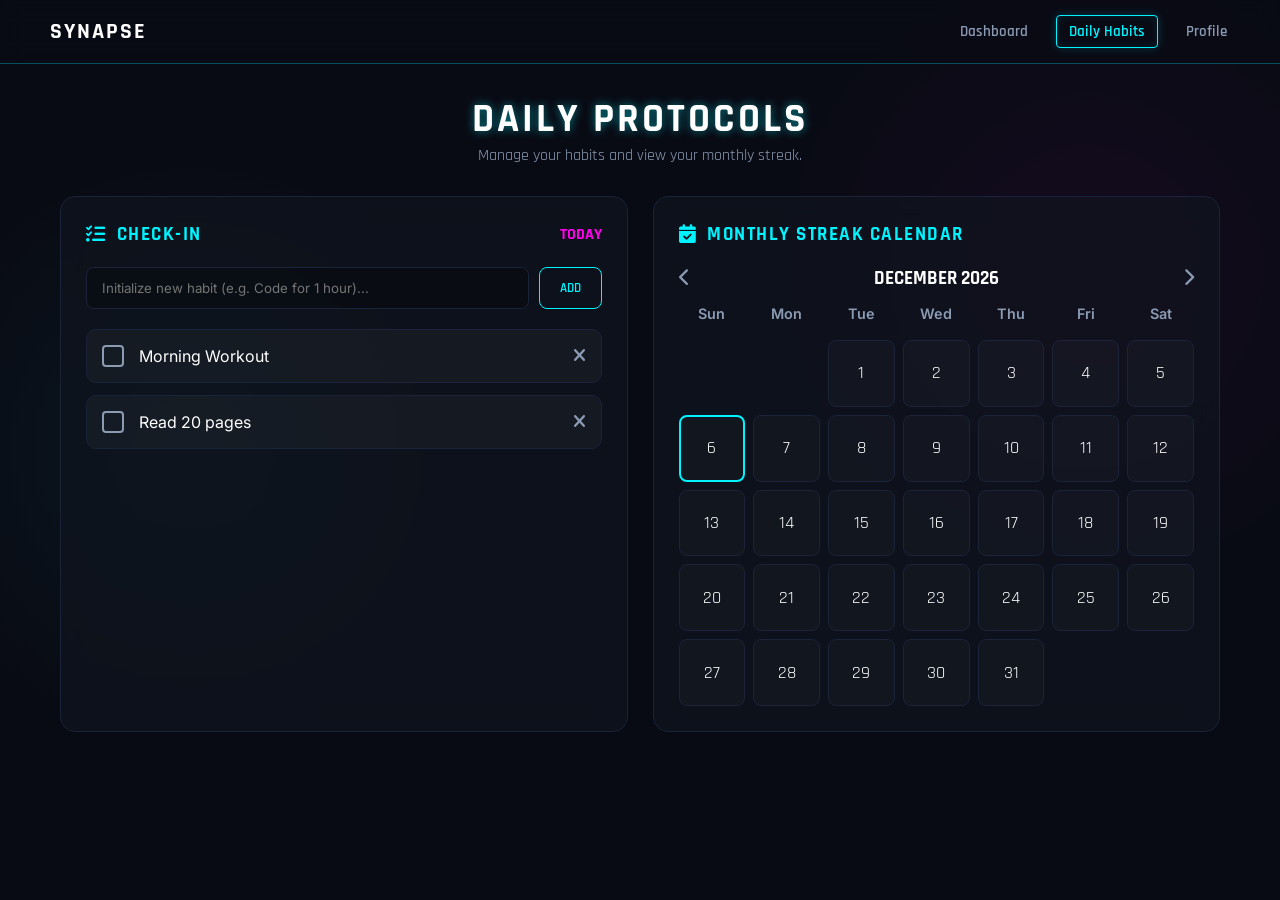
==== habits.html @ 9ff92854 "Add files via upload" ====
<!DOCTYPE html>
<html lang="en">
<head>
    <meta charset="UTF-8">
    <meta name="viewport" content="width=device-width, initial-scale=1.0">
    <title>Habits & Calendar - Synapse Tracker</title>
    <link rel="stylesheet" href="styles.css">
    <link rel="stylesheet" href="https://cdnjs.cloudflare.com/ajax/libs/font-awesome/6.4.0/css/all.min.css">
    <link rel="manifest" href="manifest.json">
</head>
<body>
    <nav class="navbar">
        <a href="index.html" class="nav-brand"><i class="fas fa-chart-network"></i> SYNAPSE</a>
        <div class="nav-links">
            <a href="index.html">Dashboard</a>
            <a href="habits.html" class="active">Daily Habits</a>
            <a href="profile.html">Profile</a>
        </div>
    </nav>

    <div class="container">
        <div class="page-title">
            <h1>DAILY PROTOCOLS</h1>
            <p>Manage your habits and view your monthly streak.</p>
        </div>

        <div class="dashboard-grid">
            <!-- DAILY HABITS TRACKER -->
            <div class="card">
                <div style="display: flex; justify-content: space-between; align-items: center; margin-bottom: 20px;">
                    <h2 class="card-title" style="margin: 0;"><i class="fas fa-list-check"></i> Check-in</h2>
                    <span style="color: var(--neon-magenta); font-family: var(--font-heading); font-weight: bold;" id="todayBadge">TODAY</span>
                </div>

                <div class="input-group">
                    <input type="text" id="habitInput" placeholder="Initialize new habit (e.g. Code for 1 hour)...">
                    <button class="btn" onclick="addHabit()">Add</button>
                </div>

                <ul class="habit-list" id="habitList"></ul>
            </div>

            <!-- MONTHLY STREAK CALENDAR -->
            <div class="card">
                <h2 class="card-title"><i class="fas fa-calendar-check"></i> Monthly Streak Calendar</h2>
                <div style="display: flex; justify-content: space-between; align-items: center;">
                    <button class="btn-icon" onclick="changeMonth(-1)"><i class="fas fa-chevron-left"></i></button>
                    <h3 id="monthYearDisplay" style="color: var(--text-main); font-family: var(--font-heading); text-transform: uppercase;">MAY 2026</h3>
                    <button class="btn-icon" onclick="changeMonth(1)"><i class="fas fa-chevron-right"></i></button>
                </div>
                
                <div class="monthly-calendar" id="calendarGrid">
                    <!-- JS renders calendar here -->
                </div>
            </div>
        </div>
    </div>

    <script src="app.js"></script>
    <script>
        // Calendar State
        let currentCalDate = new Date();

        function renderHabits() {
            const list = document.getElementById('habitList');
            list.innerHTML = '';
            
            habits.forEach((habit, index) => {
                const li = document.createElement('li');
                li.className = 'habit-item';
                li.innerHTML = `
                    <label class="habit-info">
                        <input type="checkbox" class="neon-checkbox" ${habit.completed ? 'checked' : ''} onchange="toggleHabit(${index})">
                        <span class="habit-text">${habit.name}</span>
                    </label>
                    <button class="btn-icon" onclick="deleteHabit(${index})"><i class="fas fa-times"></i></button>
                `;
                list.appendChild(li);
            });
        }

        function addHabit() {
            const input = document.getElementById('habitInput');
            const val = input.value.trim();
            if(val) {
                habits.push({ name: val, completed: false });
                input.value = '';
                saveData();
                renderHabits();
                updateStreakLogic();
                renderCalendar();
            }
        }

        document.getElementById('habitInput').addEventListener('keypress', e => {
            if(e.key === 'Enter') addHabit();
        });

        function toggleHabit(index) {
            habits[index].completed = !habits[index].completed;
            saveData();
            renderHabits();
            updateStreakLogic();
            renderCalendar(); // Update calendar instantly if today lights up
        }

        function deleteHabit(index) {
            habits.splice(index, 1);
            saveData();
            renderHabits();
            updateStreakLogic();
            renderCalendar();
        }

        // MONTHLY CALENDAR LOGIC
        function renderCalendar() {
            const calGrid = document.getElementById('calendarGrid');
            const monthYearText = document.getElementById('monthYearDisplay');
            calGrid.innerHTML = '';

            const year = currentCalDate.getFullYear();
            const month = currentCalDate.getMonth(); // 0-11
            
            // Set Header text
            const options = { month: 'long', year: 'numeric' };
            monthYearText.innerText = currentCalDate.toLocaleDateString('en-US', options);

            const firstDay = new Date(year, month, 1).getDay(); // Sun = 0, Mon = 1
            const daysInMonth = new Date(year, month + 1, 0).getDate();

            // Headers
            const daysOfWeek = ['Sun', 'Mon', 'Tue', 'Wed', 'Thu', 'Fri', 'Sat'];
            daysOfWeek.forEach(day => {
                const el = document.createElement('div');
                el.className = 'cal-header';
                el.innerText = day;
                calGrid.appendChild(el);
            });

            // Blank spaces for offset
            for(let i = 0; i < firstDay; i++) {
                calGrid.appendChild(document.createElement('div'));
            }

            // Days
            for(let i = 1; i <= daysInMonth; i++) {
                const el = document.createElement('div');
                el.className = 'cal-day';
                el.innerText = i;

                // Format string YYYY-MM-DD
                const mStr = String(month + 1).padStart(2, '0');
                const dStr = String(i).padStart(2, '0');
                const loopDateStr = `${year}-${mStr}-${dStr}`;

                if(stats.history.includes(loopDateStr)) {
                    el.classList.add('active');
                }
                if(loopDateStr === todayStr) {
                    el.classList.add('today');
                }

                calGrid.appendChild(el);
            }
        }

        function changeMonth(offset) {
            currentCalDate.setMonth(currentCalDate.getMonth() + offset);
            renderCalendar();
        }

        document.addEventListener("DOMContentLoaded", () => {
            renderHabits();
            renderCalendar();
        });
    </script>
</body>
</html>
---- styles.css ----
@import url('https://fonts.googleapis.com/css2?family=Rajdhani:wght@400;500;600;700&family=Inter:wght@300;400;500;600&display=swap');

:root {
    --bg-dark: #090b14;
    --bg-card: rgba(16, 20, 31, 0.7);
    --border-glow: rgba(0, 243, 255, 0.3);
    --border-color: #1a233a;
    
    --neon-cyan: #00f3ff;
    --neon-magenta: #ff00ea;
    --neon-green: #00ff87;
    --neon-orange: #ff9d00;
    
    --text-main: #ffffff;
    --text-muted: #8b9bb4;
    
    --font-heading: 'Rajdhani', sans-serif;
    --font-body: 'Inter', sans-serif;
}

* { margin: 0; padding: 0; box-sizing: border-box; }

body {
    font-family: var(--font-body);
    background-color: var(--bg-dark);
    background-image: 
        radial-gradient(circle at 15% 50%, rgba(0, 243, 255, 0.05), transparent 25%),
        radial-gradient(circle at 85% 30%, rgba(255, 0, 234, 0.05), transparent 25%);
    background-attachment: fixed;
    color: var(--text-main);
    min-height: 100vh;
    display: flex;
    flex-direction: column;
}

/* NAVBAR */
.navbar {
    background: rgba(9, 11, 20, 0.9);
    backdrop-filter: blur(10px);
    border-bottom: 1px solid var(--border-glow);
    padding: 15px 40px;
    display: flex;
    justify-content: space-between;
    align-items: center;
    position: sticky;
    top: 0;
    z-index: 100;
}
.nav-brand {
    font-family: var(--font-heading);
    font-size: 22px;
    font-weight: 700;
    color: var(--text-main);
    text-decoration: none;
    letter-spacing: 2px;
    display: flex;
    align-items: center;
    gap: 10px;
}
.nav-brand i { color: var(--neon-cyan); }
.nav-links { display: flex; gap: 15px; }
.nav-links a {
    color: var(--text-muted);
    text-decoration: none;
    font-family: var(--font-heading);
    font-size: 15px;
    font-weight: 600;
    padding: 6px 12px;
    border-radius: 4px;
    transition: all 0.3s ease;
    border: 1px solid transparent;
}
.nav-links a:hover, .nav-links a.active {
    color: var(--neon-cyan);
    border: 1px solid var(--neon-cyan);
    box-shadow: 0 0 10px rgba(0, 243, 255, 0.2), inset 0 0 10px rgba(0, 243, 255, 0.1);
}

/* CONTAINER & CARDS */
.container { max-width: 1200px; margin: 30px auto; padding: 0 20px; width: 100%; flex: 1; }
.page-title { font-family: var(--font-heading); text-align: center; margin-bottom: 30px; }
.page-title h1 { font-size: 2.5rem; letter-spacing: 3px; color: var(--text-main); text-shadow: 0 0 10px rgba(0, 243, 255, 0.5); }
.page-title p { color: var(--text-muted); font-size: 1rem; }

.card {
    background: var(--bg-card);
    backdrop-filter: blur(12px);
    border: 1px solid var(--border-color);
    border-radius: 15px;
    padding: 25px;
    transition: all 0.3s ease;
}
.card:hover { border-color: var(--border-glow); box-shadow: 0 0 20px rgba(0, 243, 255, 0.1); }
.card-title {
    font-family: var(--font-heading); font-size: 1.2rem; color: var(--neon-cyan);
    text-transform: uppercase; letter-spacing: 1.5px; margin-bottom: 20px; display: flex; align-items: center; gap: 10px;
}

/* DASHBOARD GRID */
.dashboard-grid { display: grid; grid-template-columns: 1fr; gap: 25px; }
@media(min-width: 768px) { .dashboard-grid { grid-template-columns: 1fr 1fr; } }
.full-width { grid-column: 1 / -1; }

/* PROGRESS CIRCLE */
.progress-circle-container { display: flex; justify-content: center; margin-bottom: 20px; }
.progress-circle {
    width: 150px; height: 150px; border-radius: 50%;
    background: conic-gradient(var(--neon-cyan) 0%, var(--neon-magenta) var(--p), var(--border-color) 0);
    display: flex; align-items: center; justify-content: center; position: relative; box-shadow: 0 0 30px rgba(0, 243, 255, 0.15);
}
.progress-circle::before { content: ""; position: absolute; width: 120px; height: 120px; background-color: var(--bg-dark); border-radius: 50%; }
.progress-value { position: relative; font-family: var(--font-heading); font-size: 2.5rem; font-weight: 700; text-shadow: 0 0 10px rgba(255, 255, 255, 0.5); }

/* STREAK FEATURE (DUOLINGO STYLE) */
.streak-container { text-align: center; padding: 20px 0; }
.fire-icon {
    font-size: 5rem;
    color: var(--border-color); /* Default offline color */
    transition: all 0.5s ease;
}
.fire-icon.active {
    color: var(--neon-orange);
    text-shadow: 0 0 30px rgba(255, 157, 0, 0.8), 0 0 60px rgba(255, 0, 0, 0.5);
    animation: pulseFire 2s infinite alternate;
}
@keyframes pulseFire {
    0% { transform: scale(1); text-shadow: 0 0 20px rgba(255, 157, 0, 0.6); }
    100% { transform: scale(1.1); text-shadow: 0 0 40px rgba(255, 157, 0, 1), 0 0 20px rgba(255, 0, 0, 0.8); }
}
.streak-number { font-family: var(--font-heading); font-size: 3rem; font-weight: 700; margin-top: 10px; color: var(--text-main); }
.streak-text { color: var(--text-muted); font-size: 1.1rem; text-transform: uppercase; letter-spacing: 2px; }

/* MONTHLY CALENDAR GRID */
.monthly-calendar { display: grid; grid-template-columns: repeat(7, 1fr); gap: 8px; text-align: center; margin-top: 15px; }
.cal-header { font-weight: 600; color: var(--text-muted); font-size: 0.9rem; padding-bottom: 10px; }
.cal-day {
    aspect-ratio: 1;
    display: flex; align-items: center; justify-content: center;
    border-radius: 8px; background: rgba(255,255,255,0.02);
    border: 1px solid var(--border-color);
    font-family: var(--font-heading); font-size: 1.1rem;
    transition: all 0.3s;
}
.cal-day.active {
    background: rgba(255, 157, 0, 0.15); /* Orange hue for streak */
    border-color: var(--neon-orange);
    color: var(--neon-orange);
    font-weight: bold;
    box-shadow: 0 0 10px rgba(255, 157, 0, 0.3);
}
.cal-day.today { border: 2px solid var(--neon-cyan); }

/* HABIT LIST & INPUT */
.input-group { display: flex; gap: 10px; margin-bottom: 20px; }
.input-group input { flex: 1; background: rgba(0, 0, 0, 0.3); border: 1px solid var(--border-color); padding: 12px 15px; border-radius: 8px; color: var(--text-main); font-family: var(--font-body); transition: all 0.3s; }
.input-group input:focus { outline: none; border-color: var(--neon-cyan); box-shadow: 0 0 10px rgba(0, 243, 255, 0.2); }
.btn { background: transparent; border: 1px solid var(--neon-cyan); color: var(--neon-cyan); padding: 10px 20px; border-radius: 8px; font-family: var(--font-heading); font-weight: 600; cursor: pointer; text-transform: uppercase; transition: all 0.3s ease; }
.btn:hover { background: var(--neon-cyan); color: #000; box-shadow: 0 0 15px var(--neon-cyan); }
.btn-magenta { border-color: var(--neon-magenta); color: var(--neon-magenta); width: 100%; margin-top: 15px;}
.btn-magenta:hover { background: var(--neon-magenta); color: #000; box-shadow: 0 0 15px var(--neon-magenta); }

.habit-list { list-style: none; }
.habit-item { display: flex; align-items: center; justify-content: space-between; padding: 15px; background: rgba(255, 255, 255, 0.03); border: 1px solid var(--border-color); border-radius: 10px; margin-bottom: 12px; transition: all 0.2s; }
.habit-item:hover { border-color: rgba(255, 0, 234, 0.4); background: rgba(255, 0, 234, 0.05); }
.habit-info { display: flex; align-items: center; gap: 15px; cursor: pointer; flex: 1; }
.neon-checkbox { appearance: none; width: 22px; height: 22px; border: 2px solid var(--text-muted); border-radius: 4px; background: transparent; cursor: pointer; position: relative; transition: all 0.3s; }
.neon-checkbox:checked { border-color: var(--neon-magenta); background: rgba(255, 0, 234, 0.2); box-shadow: 0 0 10px var(--neon-magenta); }
.neon-checkbox:checked::after { content: '✓'; position: absolute; color: var(--neon-magenta); font-size: 16px; top: 50%; left: 50%; transform: translate(-50%, -50%); font-weight: bold; text-shadow: 0 0 5px var(--neon-magenta); }
.neon-checkbox:checked + .habit-text { text-decoration: line-through; color: var(--text-muted); }
.btn-icon { background: transparent; border: none; color: var(--text-muted); font-size: 18px; cursor: pointer; transition: color 0.3s; }
.btn-icon:hover { color: #ff4757; }

/* PROFILE PIC UPLOAD */
.profile-pic-wrapper { position: relative; width: 130px; height: 130px; margin: 0 auto 20px; }
.profile-pic-wrapper input { position: absolute; top: 0; left: 0; width: 100%; height: 100%; opacity: 0; cursor: pointer; z-index: 10; }
.avatar { width: 100%; height: 100%; border-radius: 50%; object-fit: cover; border: 3px solid var(--neon-cyan); box-shadow: 0 0 20px rgba(0, 243, 255, 0.3); background-color: var(--bg-dark); }
.avatar-overlay { position: absolute; bottom: 0; right: 0; background: var(--bg-dark); color: var(--neon-cyan); border: 1px solid var(--neon-cyan); border-radius: 50%; width: 35px; height: 35px; display: flex; align-items: center; justify-content: center; z-index: 5; box-shadow: 0 0 10px rgba(0,243,255,0.5); }
.form-group { margin-bottom: 20px; }
.form-group label { display: block; margin-bottom: 8px; color: var(--neon-cyan); font-family: var(--font-heading); }
.form-group input, .form-group textarea { width: 100%; background: rgba(0, 0, 0, 0.4); border: 1px solid var(--border-color); padding: 12px; border-radius: 8px; color: var(--text-main); font-family: var(--font-body); }
.form-group input:focus, .form-group textarea:focus { outline: none; border-color: var(--neon-magenta); }

/* MOBILE RESPONSIVE TWEAKS */
@media(max-width: 600px) {
    .navbar { flex-direction: column; gap: 15px; padding: 15px; }
    .nav-links { width: 100%; justify-content: space-between; }
    .nav-links a { font-size: 13px; padding: 6px 8px; }
    .cal-day { font-size: 0.9rem; }
}
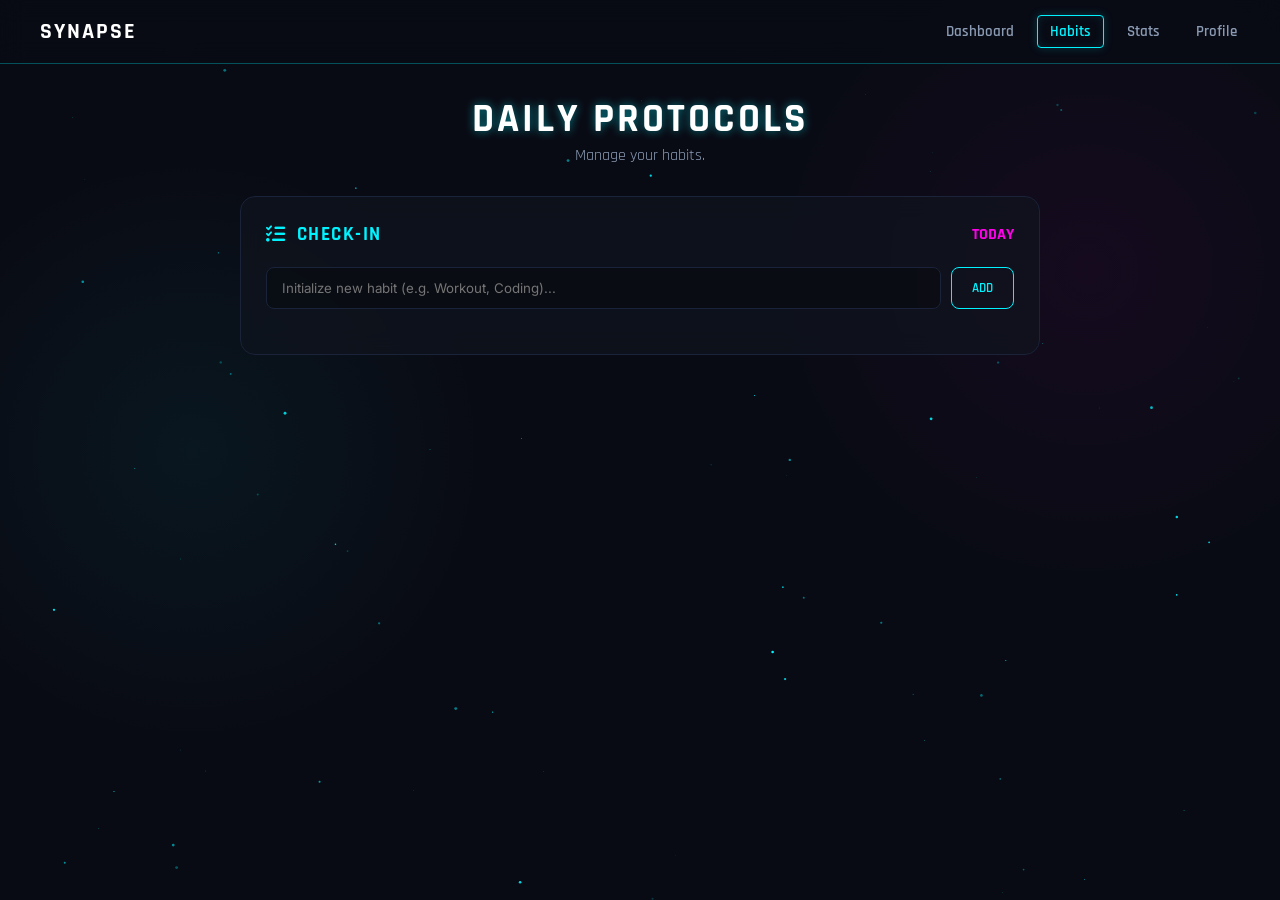
==== commit 7484205d: "Add files via upload" ====
--- a/habits.html
+++ b/habits.html
@@ -3,7 +3,7 @@
 <head>
     <meta charset="UTF-8">
     <meta name="viewport" content="width=device-width, initial-scale=1.0">
-    <title>Habits & Calendar - Synapse Tracker</title>
+    <title>Habits - Synapse</title>
     <link rel="stylesheet" href="styles.css">
     <link rel="stylesheet" href="https://cdnjs.cloudflare.com/ajax/libs/font-awesome/6.4.0/css/all.min.css">
     <link rel="manifest" href="manifest.json">
@@ -13,58 +13,33 @@
         <a href="index.html" class="nav-brand"><i class="fas fa-chart-network"></i> SYNAPSE</a>
         <div class="nav-links">
             <a href="index.html">Dashboard</a>
-            <a href="habits.html" class="active">Daily Habits</a>
+            <a href="habits.html" class="active">Habits</a>
+            <a href="stats.html">Stats</a>
             <a href="profile.html">Profile</a>
         </div>
     </nav>
-
     <div class="container">
         <div class="page-title">
             <h1>DAILY PROTOCOLS</h1>
-            <p>Manage your habits and view your monthly streak.</p>
+            <p>Manage your habits.</p>
         </div>
-
-        <div class="dashboard-grid">
-            <!-- DAILY HABITS TRACKER -->
-            <div class="card">
-                <div style="display: flex; justify-content: space-between; align-items: center; margin-bottom: 20px;">
-                    <h2 class="card-title" style="margin: 0;"><i class="fas fa-list-check"></i> Check-in</h2>
-                    <span style="color: var(--neon-magenta); font-family: var(--font-heading); font-weight: bold;" id="todayBadge">TODAY</span>
-                </div>
-
-                <div class="input-group">
-                    <input type="text" id="habitInput" placeholder="Initialize new habit (e.g. Code for 1 hour)...">
-                    <button class="btn" onclick="addHabit()">Add</button>
-                </div>
-
-                <ul class="habit-list" id="habitList"></ul>
+        <div class="card" style="max-width: 800px; margin: 0 auto;">
+            <div style="display: flex; justify-content: space-between; align-items: center; margin-bottom: 20px;">
+                <h2 class="card-title" style="margin: 0;"><i class="fas fa-list-check"></i> Check-in</h2>
+                <span style="color: var(--neon-magenta); font-family: var(--font-heading); font-weight: bold;">TODAY</span>
             </div>
-
-            <!-- MONTHLY STREAK CALENDAR -->
-            <div class="card">
-                <h2 class="card-title"><i class="fas fa-calendar-check"></i> Monthly Streak Calendar</h2>
-                <div style="display: flex; justify-content: space-between; align-items: center;">
-                    <button class="btn-icon" onclick="changeMonth(-1)"><i class="fas fa-chevron-left"></i></button>
-                    <h3 id="monthYearDisplay" style="color: var(--text-main); font-family: var(--font-heading); text-transform: uppercase;">MAY 2026</h3>
-                    <button class="btn-icon" onclick="changeMonth(1)"><i class="fas fa-chevron-right"></i></button>
-                </div>
-                
-                <div class="monthly-calendar" id="calendarGrid">
-                    <!-- JS renders calendar here -->
-                </div>
+            <div class="input-group">
+                <input type="text" id="habitInput" placeholder="Initialize new habit (e.g. Workout, Coding)...">
+                <button class="btn" onclick="addHabit()">Add</button>
             </div>
+            <ul class="habit-list" id="habitList"></ul>
         </div>
     </div>
-
     <script src="app.js"></script>
     <script>
-        // Calendar State
-        let currentCalDate = new Date();
-
         function renderHabits() {
             const list = document.getElementById('habitList');
             list.innerHTML = '';
-            
             habits.forEach((habit, index) => {
                 const li = document.createElement('li');
                 li.className = 'habit-item';
@@ -78,101 +53,25 @@
                 list.appendChild(li);
             });
         }
-
         function addHabit() {
             const input = document.getElementById('habitInput');
             const val = input.value.trim();
             if(val) {
                 habits.push({ name: val, completed: false });
                 input.value = '';
-                saveData();
-                renderHabits();
-                updateStreakLogic();
-                renderCalendar();
+                saveData(); renderHabits(); updateStreakLogic(); 
             }
         }
-
-        document.getElementById('habitInput').addEventListener('keypress', e => {
-            if(e.key === 'Enter') addHabit();
-        });
-
+        document.getElementById('habitInput').addEventListener('keypress', e => { if(e.key === 'Enter') addHabit(); });
         function toggleHabit(index) {
             habits[index].completed = !habits[index].completed;
-            saveData();
-            renderHabits();
-            updateStreakLogic();
-            renderCalendar(); // Update calendar instantly if today lights up
+            saveData(); renderHabits(); updateStreakLogic(); 
         }
-
         function deleteHabit(index) {
             habits.splice(index, 1);
-            saveData();
-            renderHabits();
-            updateStreakLogic();
-            renderCalendar();
+            saveData(); renderHabits(); updateStreakLogic();
         }
-
-        // MONTHLY CALENDAR LOGIC
-        function renderCalendar() {
-            const calGrid = document.getElementById('calendarGrid');
-            const monthYearText = document.getElementById('monthYearDisplay');
-            calGrid.innerHTML = '';
-
-            const year = currentCalDate.getFullYear();
-            const month = currentCalDate.getMonth(); // 0-11
-            
-            // Set Header text
-            const options = { month: 'long', year: 'numeric' };
-            monthYearText.innerText = currentCalDate.toLocaleDateString('en-US', options);
-
-            const firstDay = new Date(year, month, 1).getDay(); // Sun = 0, Mon = 1
-            const daysInMonth = new Date(year, month + 1, 0).getDate();
-
-            // Headers
-            const daysOfWeek = ['Sun', 'Mon', 'Tue', 'Wed', 'Thu', 'Fri', 'Sat'];
-            daysOfWeek.forEach(day => {
-                const el = document.createElement('div');
-                el.className = 'cal-header';
-                el.innerText = day;
-                calGrid.appendChild(el);
-            });
-
-            // Blank spaces for offset
-            for(let i = 0; i < firstDay; i++) {
-                calGrid.appendChild(document.createElement('div'));
-            }
-
-            // Days
-            for(let i = 1; i <= daysInMonth; i++) {
-                const el = document.createElement('div');
-                el.className = 'cal-day';
-                el.innerText = i;
-
-                // Format string YYYY-MM-DD
-                const mStr = String(month + 1).padStart(2, '0');
-                const dStr = String(i).padStart(2, '0');
-                const loopDateStr = `${year}-${mStr}-${dStr}`;
-
-                if(stats.history.includes(loopDateStr)) {
-                    el.classList.add('active');
-                }
-                if(loopDateStr === todayStr) {
-                    el.classList.add('today');
-                }
-
-                calGrid.appendChild(el);
-            }
-        }
-
-        function changeMonth(offset) {
-            currentCalDate.setMonth(currentCalDate.getMonth() + offset);
-            renderCalendar();
-        }
-
-        document.addEventListener("DOMContentLoaded", () => {
-            renderHabits();
-            renderCalendar();
-        });
+        document.addEventListener("DOMContentLoaded", renderHabits);
     </script>
 </body>
 </html>
--- a/styles.css
+++ b/styles.css
@@ -9,7 +9,7 @@
     --neon-cyan: #00f3ff;
     --neon-magenta: #ff00ea;
     --neon-green: #00ff87;
-    --neon-orange: #ff9d00;
+    --neon-orange: #ff5e00;
     
     --text-main: #ffffff;
     --text-muted: #8b9bb4;
@@ -31,14 +31,34 @@
     min-height: 100vh;
     display: flex;
     flex-direction: column;
+    overflow-x: hidden;
+}
+
+/* SPLASH SCREEN */
+#splash-screen {
+    position: fixed; top: 0; left: 0; width: 100vw; height: 100vh;
+    background: var(--bg-dark); z-index: 99999;
+    display: flex; flex-direction: column; align-items: center; justify-content: center;
+    transition: opacity 0.8s ease, visibility 0.8s ease;
+}
+.splash-logo { 
+    color: var(--neon-cyan); font-family: var(--font-heading); font-size: 4rem; 
+    text-shadow: 0 0 20px var(--neon-cyan); animation: pulseSplash 1.5s infinite alternate; 
+}
+.splash-text {
+    color: var(--text-muted); margin-top: 10px; font-size: 1.2rem; letter-spacing: 3px;
+}
+@keyframes pulseSplash {
+    0% { transform: scale(1); text-shadow: 0 0 20px var(--neon-cyan); }
+    100% { transform: scale(1.1); text-shadow: 0 0 40px var(--neon-cyan), 0 0 10px #fff; }
 }
 
 /* NAVBAR */
 .navbar {
-    background: rgba(9, 11, 20, 0.9);
-    backdrop-filter: blur(10px);
+    background: rgba(9, 11, 20, 0.85);
+    backdrop-filter: blur(12px);
     border-bottom: 1px solid var(--border-glow);
-    padding: 15px 40px;
+    padding: 15px 30px;
     display: flex;
     justify-content: space-between;
     align-items: center;
@@ -46,131 +66,116 @@
     top: 0;
     z-index: 100;
 }
-.nav-brand {
-    font-family: var(--font-heading);
-    font-size: 22px;
-    font-weight: 700;
-    color: var(--text-main);
-    text-decoration: none;
-    letter-spacing: 2px;
-    display: flex;
-    align-items: center;
-    gap: 10px;
-}
+.nav-brand { font-family: var(--font-heading); font-size: 22px; font-weight: 700; color: var(--text-main); text-decoration: none; letter-spacing: 2px; display: flex; align-items: center; gap: 10px; }
 .nav-brand i { color: var(--neon-cyan); }
-.nav-links { display: flex; gap: 15px; }
-.nav-links a {
-    color: var(--text-muted);
-    text-decoration: none;
-    font-family: var(--font-heading);
-    font-size: 15px;
-    font-weight: 600;
-    padding: 6px 12px;
-    border-radius: 4px;
-    transition: all 0.3s ease;
-    border: 1px solid transparent;
-}
-.nav-links a:hover, .nav-links a.active {
-    color: var(--neon-cyan);
-    border: 1px solid var(--neon-cyan);
-    box-shadow: 0 0 10px rgba(0, 243, 255, 0.2), inset 0 0 10px rgba(0, 243, 255, 0.1);
-}
+.nav-links { display: flex; gap: 10px; flex-wrap: wrap;}
+.nav-links a { color: var(--text-muted); text-decoration: none; font-family: var(--font-heading); font-size: 15px; font-weight: 600; padding: 6px 12px; border-radius: 4px; transition: all 0.3s ease; border: 1px solid transparent; }
+.nav-links a:hover, .nav-links a.active { color: var(--neon-cyan); border: 1px solid var(--neon-cyan); box-shadow: 0 0 10px rgba(0, 243, 255, 0.2), inset 0 0 10px rgba(0, 243, 255, 0.1); }
 
 /* CONTAINER & CARDS */
-.container { max-width: 1200px; margin: 30px auto; padding: 0 20px; width: 100%; flex: 1; }
+.container { max-width: 1200px; margin: 30px auto; padding: 0 20px; width: 100%; flex: 1; z-index: 1; }
 .page-title { font-family: var(--font-heading); text-align: center; margin-bottom: 30px; }
 .page-title h1 { font-size: 2.5rem; letter-spacing: 3px; color: var(--text-main); text-shadow: 0 0 10px rgba(0, 243, 255, 0.5); }
 .page-title p { color: var(--text-muted); font-size: 1rem; }
 
 .card {
-    background: var(--bg-card);
-    backdrop-filter: blur(12px);
-    border: 1px solid var(--border-color);
-    border-radius: 15px;
-    padding: 25px;
-    transition: all 0.3s ease;
+    background: var(--bg-card); backdrop-filter: blur(12px); border: 1px solid var(--border-color);
+    border-radius: 15px; padding: 25px; transition: all 0.3s cubic-bezier(0.25, 0.8, 0.25, 1);
 }
-.card:hover { border-color: var(--border-glow); box-shadow: 0 0 20px rgba(0, 243, 255, 0.1); }
-.card-title {
-    font-family: var(--font-heading); font-size: 1.2rem; color: var(--neon-cyan);
-    text-transform: uppercase; letter-spacing: 1.5px; margin-bottom: 20px; display: flex; align-items: center; gap: 10px;
-}
+.card:hover { border-color: var(--border-glow); box-shadow: 0 8px 30px rgba(0, 243, 255, 0.15); transform: translateY(-2px); }
+.card-title { font-family: var(--font-heading); font-size: 1.2rem; color: var(--neon-cyan); text-transform: uppercase; letter-spacing: 1.5px; margin-bottom: 20px; display: flex; align-items: center; gap: 10px; }
 
-/* DASHBOARD GRID */
+/* DASHBOARD & STATS GRID */
 .dashboard-grid { display: grid; grid-template-columns: 1fr; gap: 25px; }
-@media(min-width: 768px) { .dashboard-grid { grid-template-columns: 1fr 1fr; } }
+.stats-grid { display: grid; grid-template-columns: repeat(2, 1fr); gap: 15px; }
+@media(min-width: 768px) { .dashboard-grid { grid-template-columns: 1fr 1fr; } .stats-grid { grid-template-columns: repeat(4, 1fr); } }
 .full-width { grid-column: 1 / -1; }
+
+.stat-box { text-align: center; padding: 20px; background: rgba(0,0,0,0.3); border: 1px solid var(--border-color); border-radius: 12px; }
+.stat-value { font-family: var(--font-heading); font-size: 2.5rem; font-weight: bold; color: var(--neon-cyan); text-shadow: 0 0 10px rgba(0, 243, 255, 0.4); margin-bottom: 5px; }
+.stat-label { color: var(--text-muted); font-size: 0.9rem; text-transform: uppercase; letter-spacing: 1px; }
 
 /* PROGRESS CIRCLE */
 .progress-circle-container { display: flex; justify-content: center; margin-bottom: 20px; }
-.progress-circle {
-    width: 150px; height: 150px; border-radius: 50%;
-    background: conic-gradient(var(--neon-cyan) 0%, var(--neon-magenta) var(--p), var(--border-color) 0);
-    display: flex; align-items: center; justify-content: center; position: relative; box-shadow: 0 0 30px rgba(0, 243, 255, 0.15);
-}
+.progress-circle { width: 150px; height: 150px; border-radius: 50%; background: conic-gradient(var(--neon-cyan) 0%, var(--neon-magenta) var(--p), var(--border-color) 0); display: flex; align-items: center; justify-content: center; position: relative; box-shadow: 0 0 30px rgba(0, 243, 255, 0.15); transition: --p 1s ease-out; }
 .progress-circle::before { content: ""; position: absolute; width: 120px; height: 120px; background-color: var(--bg-dark); border-radius: 50%; }
 .progress-value { position: relative; font-family: var(--font-heading); font-size: 2.5rem; font-weight: 700; text-shadow: 0 0 10px rgba(255, 255, 255, 0.5); }
 
-/* STREAK FEATURE (DUOLINGO STYLE) */
-.streak-container { text-align: center; padding: 20px 0; }
-.fire-icon {
-    font-size: 5rem;
-    color: var(--border-color); /* Default offline color */
-    transition: all 0.5s ease;
+/* STREAK FEATURE (REALISTIC FIRE) */
+.streak-container { text-align: center; padding: 20px 0; position: relative; }
+.fire-icon { font-size: 5rem; color: var(--border-color); transition: all 0.5s ease; display: inline-block; }
+.fire-icon.active {
+    color: #ffaa00;
+    text-shadow: 0 -5px 15px rgba(255, 94, 0, 0.8), 0 -15px 25px rgba(255, 0, 0, 0.6), 0 -25px 35px rgba(255, 200, 0, 0.4);
+    animation: flickerFire 1.2s infinite alternate, floatFire 2s infinite ease-in-out;
 }
-.fire-icon.active {
-    color: var(--neon-orange);
-    text-shadow: 0 0 30px rgba(255, 157, 0, 0.8), 0 0 60px rgba(255, 0, 0, 0.5);
-    animation: pulseFire 2s infinite alternate;
+@keyframes flickerFire {
+    0% { opacity: 0.9; transform: scale(1) skewX(-2deg); text-shadow: 0 -5px 15px rgba(255,94,0,0.8), 0 -15px 25px rgba(255,0,0,0.6); }
+    50% { opacity: 1; transform: scale(1.05) skewX(2deg); text-shadow: 0 -10px 20px rgba(255,94,0,1), 0 -20px 30px rgba(255,0,0,0.8), 0 -30px 40px rgba(255,200,0,0.5); }
+    100% { opacity: 0.85; transform: scale(0.98) skewX(0deg); text-shadow: 0 -5px 10px rgba(255,94,0,0.7), 0 -10px 20px rgba(255,0,0,0.5); }
 }
-@keyframes pulseFire {
-    0% { transform: scale(1); text-shadow: 0 0 20px rgba(255, 157, 0, 0.6); }
-    100% { transform: scale(1.1); text-shadow: 0 0 40px rgba(255, 157, 0, 1), 0 0 20px rgba(255, 0, 0, 0.8); }
-}
-.streak-number { font-family: var(--font-heading); font-size: 3rem; font-weight: 700; margin-top: 10px; color: var(--text-main); }
+@keyframes floatFire { 0%, 100% { transform: translateY(0); } 50% { transform: translateY(-5px); } }
+.streak-number { font-family: var(--font-heading); font-size: 3rem; font-weight: 700; margin-top: 10px; color: var(--text-main); text-shadow: 0 0 10px rgba(255, 94, 0, 0.5); }
 .streak-text { color: var(--text-muted); font-size: 1.1rem; text-transform: uppercase; letter-spacing: 2px; }
+.best-streak-badge { background: rgba(255, 94, 0, 0.2); color: var(--neon-orange); padding: 4px 10px; border-radius: 20px; font-size: 0.8rem; font-weight: bold; border: 1px solid var(--neon-orange); margin-top: 10px; display: inline-block;}
 
-/* MONTHLY CALENDAR GRID */
+/* CALENDAR GRID */
 .monthly-calendar { display: grid; grid-template-columns: repeat(7, 1fr); gap: 8px; text-align: center; margin-top: 15px; }
 .cal-header { font-weight: 600; color: var(--text-muted); font-size: 0.9rem; padding-bottom: 10px; }
-.cal-day {
-    aspect-ratio: 1;
-    display: flex; align-items: center; justify-content: center;
-    border-radius: 8px; background: rgba(255,255,255,0.02);
-    border: 1px solid var(--border-color);
-    font-family: var(--font-heading); font-size: 1.1rem;
-    transition: all 0.3s;
-}
-.cal-day.active {
-    background: rgba(255, 157, 0, 0.15); /* Orange hue for streak */
-    border-color: var(--neon-orange);
-    color: var(--neon-orange);
-    font-weight: bold;
-    box-shadow: 0 0 10px rgba(255, 157, 0, 0.3);
-}
-.cal-day.today { border: 2px solid var(--neon-cyan); }
+.cal-day { aspect-ratio: 1; display: flex; align-items: center; justify-content: center; border-radius: 8px; background: rgba(255,255,255,0.02); border: 1px solid var(--border-color); font-family: var(--font-heading); font-size: 1.1rem; transition: all 0.3s; cursor: default; }
+.cal-day.active { background: rgba(255, 94, 0, 0.15); border-color: var(--neon-orange); color: var(--neon-orange); font-weight: bold; box-shadow: 0 0 10px rgba(255, 94, 0, 0.4), inset 0 0 10px rgba(255, 94, 0, 0.2); }
+.cal-day.today { border: 2px solid var(--neon-cyan); box-shadow: 0 0 10px rgba(0, 243, 255, 0.3); }
 
 /* HABIT LIST & INPUT */
 .input-group { display: flex; gap: 10px; margin-bottom: 20px; }
 .input-group input { flex: 1; background: rgba(0, 0, 0, 0.3); border: 1px solid var(--border-color); padding: 12px 15px; border-radius: 8px; color: var(--text-main); font-family: var(--font-body); transition: all 0.3s; }
-.input-group input:focus { outline: none; border-color: var(--neon-cyan); box-shadow: 0 0 10px rgba(0, 243, 255, 0.2); }
+.input-group input:focus { outline: none; border-color: var(--neon-cyan); box-shadow: 0 0 15px rgba(0, 243, 255, 0.3); }
 .btn { background: transparent; border: 1px solid var(--neon-cyan); color: var(--neon-cyan); padding: 10px 20px; border-radius: 8px; font-family: var(--font-heading); font-weight: 600; cursor: pointer; text-transform: uppercase; transition: all 0.3s ease; }
-.btn:hover { background: var(--neon-cyan); color: #000; box-shadow: 0 0 15px var(--neon-cyan); }
+.btn:hover { background: var(--neon-cyan); color: #000; box-shadow: 0 0 20px var(--neon-cyan); transform: scale(1.05); }
 .btn-magenta { border-color: var(--neon-magenta); color: var(--neon-magenta); width: 100%; margin-top: 15px;}
-.btn-magenta:hover { background: var(--neon-magenta); color: #000; box-shadow: 0 0 15px var(--neon-magenta); }
+.btn-magenta:hover { background: var(--neon-magenta); color: #000; box-shadow: 0 0 20px var(--neon-magenta); transform: scale(1.02); }
 
+/* NEW NEON CHECKBOX DESIGN */
 .habit-list { list-style: none; }
-.habit-item { display: flex; align-items: center; justify-content: space-between; padding: 15px; background: rgba(255, 255, 255, 0.03); border: 1px solid var(--border-color); border-radius: 10px; margin-bottom: 12px; transition: all 0.2s; }
-.habit-item:hover { border-color: rgba(255, 0, 234, 0.4); background: rgba(255, 0, 234, 0.05); }
+.habit-item { display: flex; align-items: center; justify-content: space-between; padding: 15px; background: rgba(0, 0, 0, 0.4); border: 1px solid var(--border-color); border-radius: 12px; margin-bottom: 12px; transition: all 0.3s ease; }
 .habit-info { display: flex; align-items: center; gap: 15px; cursor: pointer; flex: 1; }
-.neon-checkbox { appearance: none; width: 22px; height: 22px; border: 2px solid var(--text-muted); border-radius: 4px; background: transparent; cursor: pointer; position: relative; transition: all 0.3s; }
-.neon-checkbox:checked { border-color: var(--neon-magenta); background: rgba(255, 0, 234, 0.2); box-shadow: 0 0 10px var(--neon-magenta); }
-.neon-checkbox:checked::after { content: '✓'; position: absolute; color: var(--neon-magenta); font-size: 16px; top: 50%; left: 50%; transform: translate(-50%, -50%); font-weight: bold; text-shadow: 0 0 5px var(--neon-magenta); }
-.neon-checkbox:checked + .habit-text { text-decoration: line-through; color: var(--text-muted); }
-.btn-icon { background: transparent; border: none; color: var(--text-muted); font-size: 18px; cursor: pointer; transition: color 0.3s; }
-.btn-icon:hover { color: #ff4757; }
 
-/* PROFILE PIC UPLOAD */
+.neon-checkbox {
+    appearance: none; width: 26px; height: 26px; border: 2px solid var(--text-muted);
+    border-radius: 6px; background: transparent; cursor: pointer; position: relative; transition: all 0.3s cubic-bezier(0.4, 0, 0.2, 1);
+}
+.neon-checkbox:checked {
+    background: var(--neon-green); border-color: var(--neon-green);
+    box-shadow: 0 0 15px rgba(0, 255, 135, 0.6);
+}
+.neon-checkbox:checked::after {
+    content: '✓'; position: absolute; color: #000; font-size: 18px; font-weight: 900;
+    top: 50%; left: 50%; transform: translate(-50%, -50%); text-shadow: none;
+}
+/* Side glowing dots when checked (like the reference) */
+.neon-checkbox:checked::before {
+    content: ''; position: absolute; width: 4px; height: 4px; background: var(--neon-green); border-radius: 50%;
+    box-shadow: 0 0 8px var(--neon-green); top: 50%; left: -15px; transform: translateY(-50%);
+}
+.habit-text { font-size: 1.05rem; transition: all 0.3s; font-weight: 500; position: relative;}
+/* Add right dot to text */
+.neon-checkbox:checked + .habit-text::after {
+    content: ''; position: absolute; width: 4px; height: 4px; background: var(--neon-green); border-radius: 50%;
+    box-shadow: 0 0 8px var(--neon-green); top: 50%; right: -15px; transform: translateY(-50%);
+}
+.neon-checkbox:checked + .habit-text {
+    color: var(--neon-green); text-shadow: 0 0 8px rgba(0, 255, 135, 0.4); text-decoration: none;
+}
+
+.btn-icon { background: transparent; border: none; color: var(--text-muted); font-size: 18px; cursor: pointer; transition: all 0.3s; }
+.btn-icon:hover { color: #ff4757; transform: scale(1.2) rotate(90deg); }
+
+/* CLICK PARTICLES */
+.click-spark { position: fixed; width: 6px; height: 6px; border-radius: 50%; background: var(--neon-cyan); box-shadow: 0 0 12px var(--neon-cyan), 0 0 20px #fff; pointer-events: none; z-index: 9999; transition: transform 0.6s cubic-bezier(0.2, 1, 0.3, 1), opacity 0.6s ease-out; }
+.ember { position: absolute; width: 4px; height: 4px; background: #ffaa00; border-radius: 50%; box-shadow: 0 0 10px #ff5e00; pointer-events: none; animation: riseEmber 1.5s ease-in forwards; }
+@keyframes riseEmber { 0% { transform: translateY(0) scale(1); opacity: 1; } 100% { transform: translateY(-50px) scale(0); opacity: 0; } }
+
+/* PROFILE & NOTIFICATIONS */
 .profile-pic-wrapper { position: relative; width: 130px; height: 130px; margin: 0 auto 20px; }
 .profile-pic-wrapper input { position: absolute; top: 0; left: 0; width: 100%; height: 100%; opacity: 0; cursor: pointer; z-index: 10; }
 .avatar { width: 100%; height: 100%; border-radius: 50%; object-fit: cover; border: 3px solid var(--neon-cyan); box-shadow: 0 0 20px rgba(0, 243, 255, 0.3); background-color: var(--bg-dark); }
@@ -178,9 +183,8 @@
 .form-group { margin-bottom: 20px; }
 .form-group label { display: block; margin-bottom: 8px; color: var(--neon-cyan); font-family: var(--font-heading); }
 .form-group input, .form-group textarea { width: 100%; background: rgba(0, 0, 0, 0.4); border: 1px solid var(--border-color); padding: 12px; border-radius: 8px; color: var(--text-main); font-family: var(--font-body); }
-.form-group input:focus, .form-group textarea:focus { outline: none; border-color: var(--neon-magenta); }
+.form-group input:focus { outline: none; border-color: var(--neon-magenta); }
 
-/* MOBILE RESPONSIVE TWEAKS */
 @media(max-width: 600px) {
     .navbar { flex-direction: column; gap: 15px; padding: 15px; }
     .nav-links { width: 100%; justify-content: space-between; }
